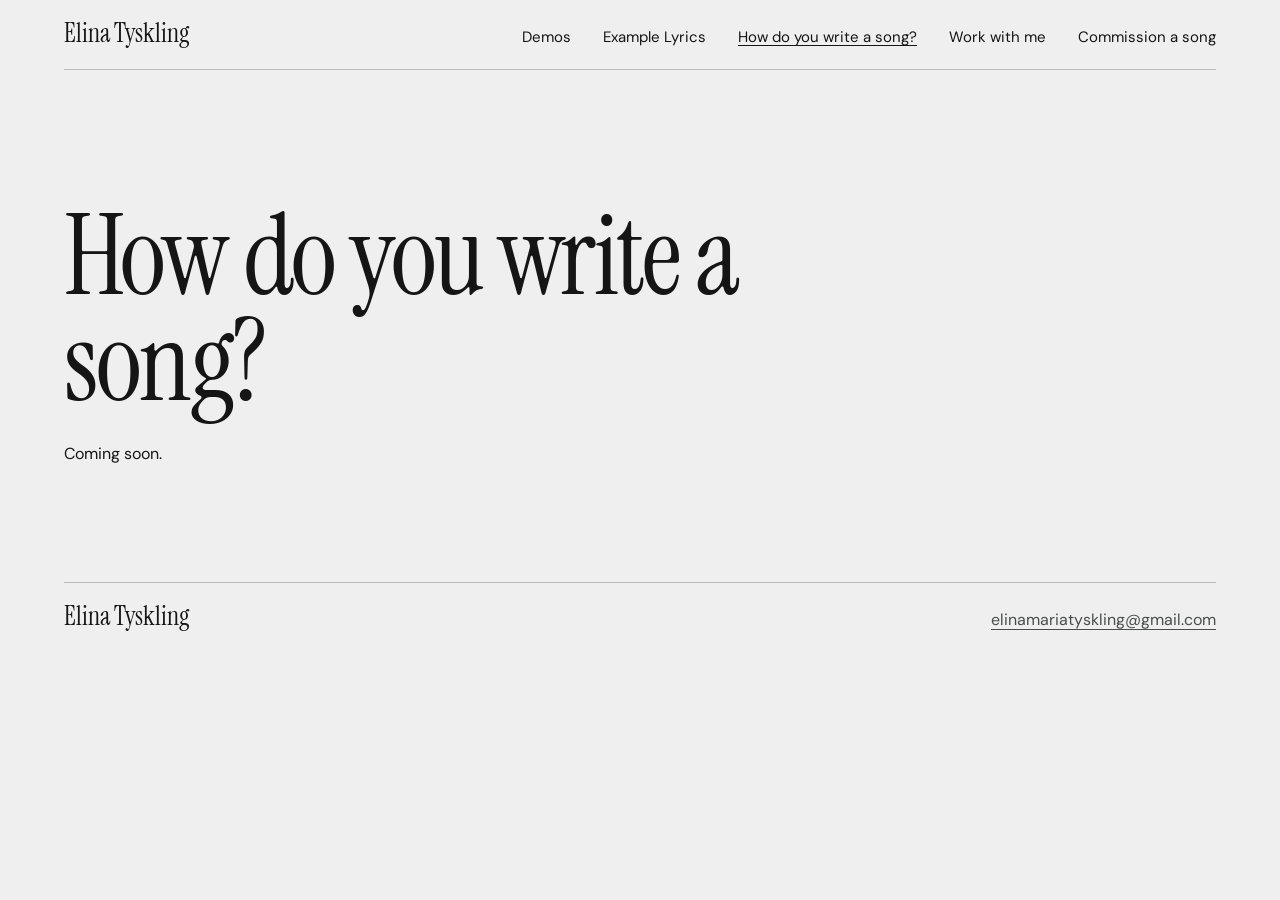
==== how-do-you-write-a-song.html @ 3b306fab "Add a dedicated songwriting page" ====
<!doctype html>
<html lang="en">
<head>
  <meta charset="utf-8">
  <meta name="viewport" content="width=device-width, initial-scale=1">
  <title>How do you write a song? | Elina Tyskling</title>
  <link rel="preconnect" href="https://fonts.googleapis.com">
  <link rel="preconnect" href="https://fonts.gstatic.com" crossorigin>
  <link href="https://fonts.googleapis.com/css2?family=DM+Sans:wght@400;500;600&family=Instrument+Serif:ital@0;1&display=swap" rel="stylesheet">
  <link rel="stylesheet" href="styles.css">
</head>
<body>
  <header class="site-header frame">
    <a class="wordmark" href="index.html">Elina Tyskling</a>
    <nav aria-label="Main navigation">
      <a href="index.html#demos">Demos</a>
      <a href="index.html#example-lyrics">Example Lyrics</a>
      <a href="how-do-you-write-a-song.html" aria-current="page">How do you write a song?</a>
      <a href="index.html#work">Work with me</a>
      <a href="index.html#contact">Commission a song</a>
    </nav>
  </header>

  <main class="frame songwriting-page">
    <h1>How do you write a song?</h1>
    <p>Coming soon.</p>
  </main>

  <footer class="frame">
    <span class="wordmark">Elina Tyskling</span>
    <a href="mailto:elinamariatyskling@gmail.com">elinamariatyskling@gmail.com</a>
  </footer>
</body>
</html>
---- styles.css ----
:root {
  color-scheme: light;
  --ink: #151515;
  --paper: #eeefee;
  --surface: #f8f8f8;
  --muted: #4b4d4d;
  --line: #b9bbbb;
  --serif: "Instrument Serif", Georgia, serif;
  font-family: "DM Sans", system-ui, sans-serif;
  color: var(--ink);
  background: var(--paper);
}

*, *::before, *::after { box-sizing: border-box; }
body { margin: 0; line-height: 1.6; }
h1, h2, p { margin: 0; }
h1, h2 { font-family: var(--serif); font-weight: 400; line-height: 1; }
p { max-width: 58ch; }
a { color: var(--muted); text-underline-offset: .22em; }
:focus-visible { outline: 2px solid var(--ink); outline-offset: 4px; }
.frame { width: min(100% - 2.5rem, 72rem); margin-inline: auto; }

.site-header, footer {
  display: flex;
  justify-content: space-between;
  align-items: baseline;
  flex-wrap: wrap;
  gap: .65rem 2rem;
  padding-block: 1.25rem;
}

.site-header { border-bottom: 1px solid var(--line); }
.wordmark { font: 1.65rem/1 var(--serif); color: var(--ink); text-decoration: none; }
nav { display: flex; flex-wrap: wrap; gap: .35rem clamp(1rem, 3vw, 2rem); }
nav a { color: var(--ink); font-size: .9375rem; text-decoration: none; }
nav a:hover, .wordmark:hover { text-decoration: underline; }

.hero {
  display: grid;
  grid-template-columns: minmax(0, 1.2fr) minmax(0, .8fr);
  align-items: center;
  gap: clamp(2rem, 6vw, 6rem);
  padding-block: clamp(2rem, 6vw, 5rem);
}

.eyebrow { font-size: .875rem; letter-spacing: .13em; text-transform: uppercase; color: var(--muted); }
h1 {
  font-size: clamp(4.25rem, 12vw, 10rem);
  line-height: .84;
  letter-spacing: -.025em;
  margin-block: 1.1rem 1.6rem;
}
h1 em { font-weight: inherit; }
.hero-copy { font-size: clamp(1.05rem, 2vw, 1.25rem); max-width: 37ch; }

.hero-link { display: inline-block; margin-top: 1.4rem; }
.portrait {
  display: block;
  width: 100%;
  height: auto;
  aspect-ratio: 4 / 5;
  object-fit: cover;
  object-position: center 38%;
  filter: grayscale(1);
  background: var(--line);
}

.section {
  display: grid;
  grid-template-columns: minmax(0, .75fr) minmax(0, 1.25fr);
  gap: 1.5rem clamp(2rem, 7vw, 6rem);
  border-top: 1px solid var(--line);
  padding-block: clamp(2.5rem, 6vw, 5rem);
}

h2 { font-size: clamp(2.7rem, 6vw, 4.5rem); }
.demo-player { display: block; width: 100%; height: 25rem; border: 0; }
.demo-link { margin-top: .75rem; }
.copy p + p { margin-top: 1rem; }

.lyric-sheet {
  background: var(--surface);
  border-top: 3px solid #d9a5b2;
  padding: clamp(1.25rem, 4vw, 3rem);
}
.lyric-sheet h3 {
  margin: .3rem 0 0;
  font: 400 clamp(2.75rem, 6vw, 4.5rem)/1 var(--serif);
}
.lyric-genre, .lyric-part h4 {
  color: var(--muted);
  font-size: .875rem;
  font-weight: 600;
  letter-spacing: .12em;
  text-transform: uppercase;
}
.lyric-part {
  margin-top: 1.75rem;
  padding-top: 1.25rem;
  border-top: 1px solid var(--line);
}
.lyric-part h4 { margin: 0 0 .75rem; }
.lyric-part p + p, .lyric-outro { margin-top: .85rem; }
.lyric-outro { color: var(--muted); }

.work-panel {
  margin-bottom: clamp(2rem, 5vw, 4rem);
  padding-inline: clamp(1.25rem, 5vw, 4rem);
  border-top: 0;
  background: #29272a;
  color: #faf6f7;
}

.work-panel h2 em { color: #d9a5b2; font-weight: inherit; }
.work-panel .copy p:first-child { font-size: clamp(1.15rem, 2vw, 1.4rem); }
.work-panel .copy p + p { color: #e9dfe3; }
.work-panel a {
  display: inline-block;
  margin-top: 1.5rem;
  padding: .55rem .9rem;
  border: 1px solid currentColor;
  color: #d9a5b2;
  text-decoration: none;
}
.work-panel a:hover { background: #d9a5b2; color: #29272a; }
.work-panel a:focus-visible { outline-color: #d9a5b2; }
form { display: grid; gap: 1rem; margin-top: 1.4rem; }
.form-row { display: grid; grid-template-columns: repeat(2, minmax(0, 1fr)); gap: 1rem; }
.field { display: grid; gap: .3rem; }
label { font-weight: 500; }
input, select, textarea, button { font: inherit; }
input, select, textarea {
  width: 100%;
  min-width: 0;
  padding: .65rem .75rem;
  border: 1px solid #8a8a8a;
  border-radius: 0;
  background: var(--surface);
  color: var(--ink);
}
textarea { min-height: 8rem; resize: vertical; }
button {
  justify-self: start;
  border: 1px solid var(--ink);
  background: var(--ink);
  color: var(--surface);
  padding: .65rem 1.1rem;
  cursor: pointer;
}
button:hover { background: #373939; }
button:disabled { opacity: .7; cursor: wait; }
.form-status { color: var(--muted); }
.form-status:empty { margin-top: -1rem; }
footer { border-top: 1px solid var(--line); }
footer a { overflow-wrap: anywhere; }

@media (max-width: 56rem) {
  .section { grid-template-columns: 1fr; }
}
@media (max-width: 40rem) {
  .hero { grid-template-columns: 1fr; }
  .portrait { max-width: 28rem; }
  .form-row { grid-template-columns: 1fr; }
}

.songwriting-page {
  padding-block: clamp(3rem, 9vw, 8rem);
}

.songwriting-page h1 {
  max-width: 14ch;
  font-size: clamp(3.5rem, 9vw, 7rem);
  line-height: .95;
}

nav a[aria-current="page"] { text-decoration: underline; }
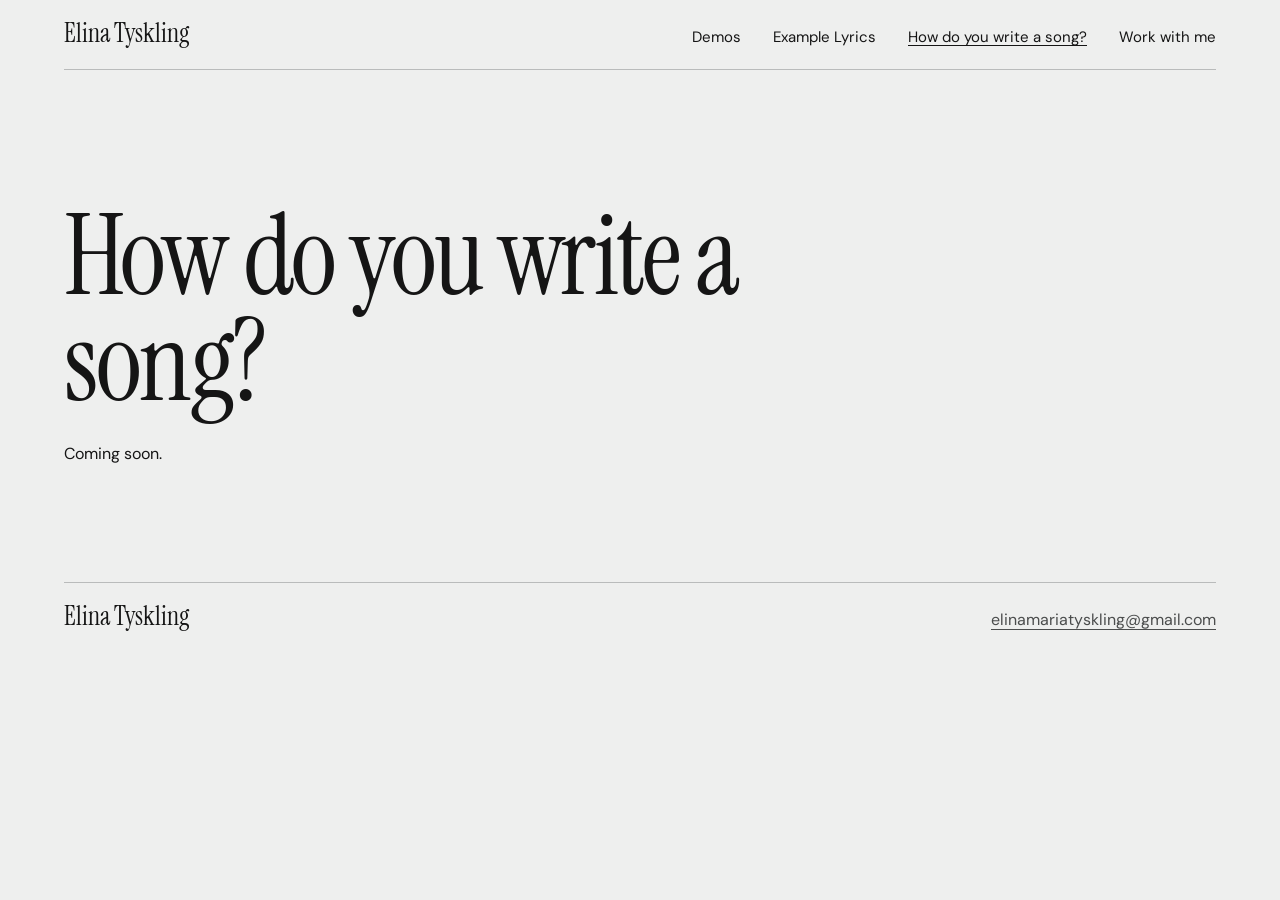
==== commit e9bcacb9: "Replace song request form with direct email" ====
--- a/how-do-you-write-a-song.html
+++ b/how-do-you-write-a-song.html
@@ -17,7 +17,6 @@
       <a href="index.html#example-lyrics">Example Lyrics</a>
       <a href="how-do-you-write-a-song.html" aria-current="page">How do you write a song?</a>
       <a href="index.html#work">Work with me</a>
-      <a href="index.html#contact">Commission a song</a>
     </nav>
   </header>
 
--- a/styles.css
+++ b/styles.css
@@ -114,43 +114,9 @@
 .work-panel h2 em { color: #d9a5b2; font-weight: inherit; }
 .work-panel .copy p:first-child { font-size: clamp(1.15rem, 2vw, 1.4rem); }
 .work-panel .copy p + p { color: #e9dfe3; }
-.work-panel a {
-  display: inline-block;
-  margin-top: 1.5rem;
-  padding: .55rem .9rem;
-  border: 1px solid currentColor;
-  color: #d9a5b2;
-  text-decoration: none;
-}
-.work-panel a:hover { background: #d9a5b2; color: #29272a; }
+.work-panel a { color: #d9a5b2; overflow-wrap: anywhere; }
+.work-panel a:hover { color: #faf6f7; }
 .work-panel a:focus-visible { outline-color: #d9a5b2; }
-form { display: grid; gap: 1rem; margin-top: 1.4rem; }
-.form-row { display: grid; grid-template-columns: repeat(2, minmax(0, 1fr)); gap: 1rem; }
-.field { display: grid; gap: .3rem; }
-label { font-weight: 500; }
-input, select, textarea, button { font: inherit; }
-input, select, textarea {
-  width: 100%;
-  min-width: 0;
-  padding: .65rem .75rem;
-  border: 1px solid #8a8a8a;
-  border-radius: 0;
-  background: var(--surface);
-  color: var(--ink);
-}
-textarea { min-height: 8rem; resize: vertical; }
-button {
-  justify-self: start;
-  border: 1px solid var(--ink);
-  background: var(--ink);
-  color: var(--surface);
-  padding: .65rem 1.1rem;
-  cursor: pointer;
-}
-button:hover { background: #373939; }
-button:disabled { opacity: .7; cursor: wait; }
-.form-status { color: var(--muted); }
-.form-status:empty { margin-top: -1rem; }
 footer { border-top: 1px solid var(--line); }
 footer a { overflow-wrap: anywhere; }
 
@@ -160,7 +126,6 @@
 @media (max-width: 40rem) {
   .hero { grid-template-columns: 1fr; }
   .portrait { max-width: 28rem; }
-  .form-row { grid-template-columns: 1fr; }
 }
 
 .songwriting-page {
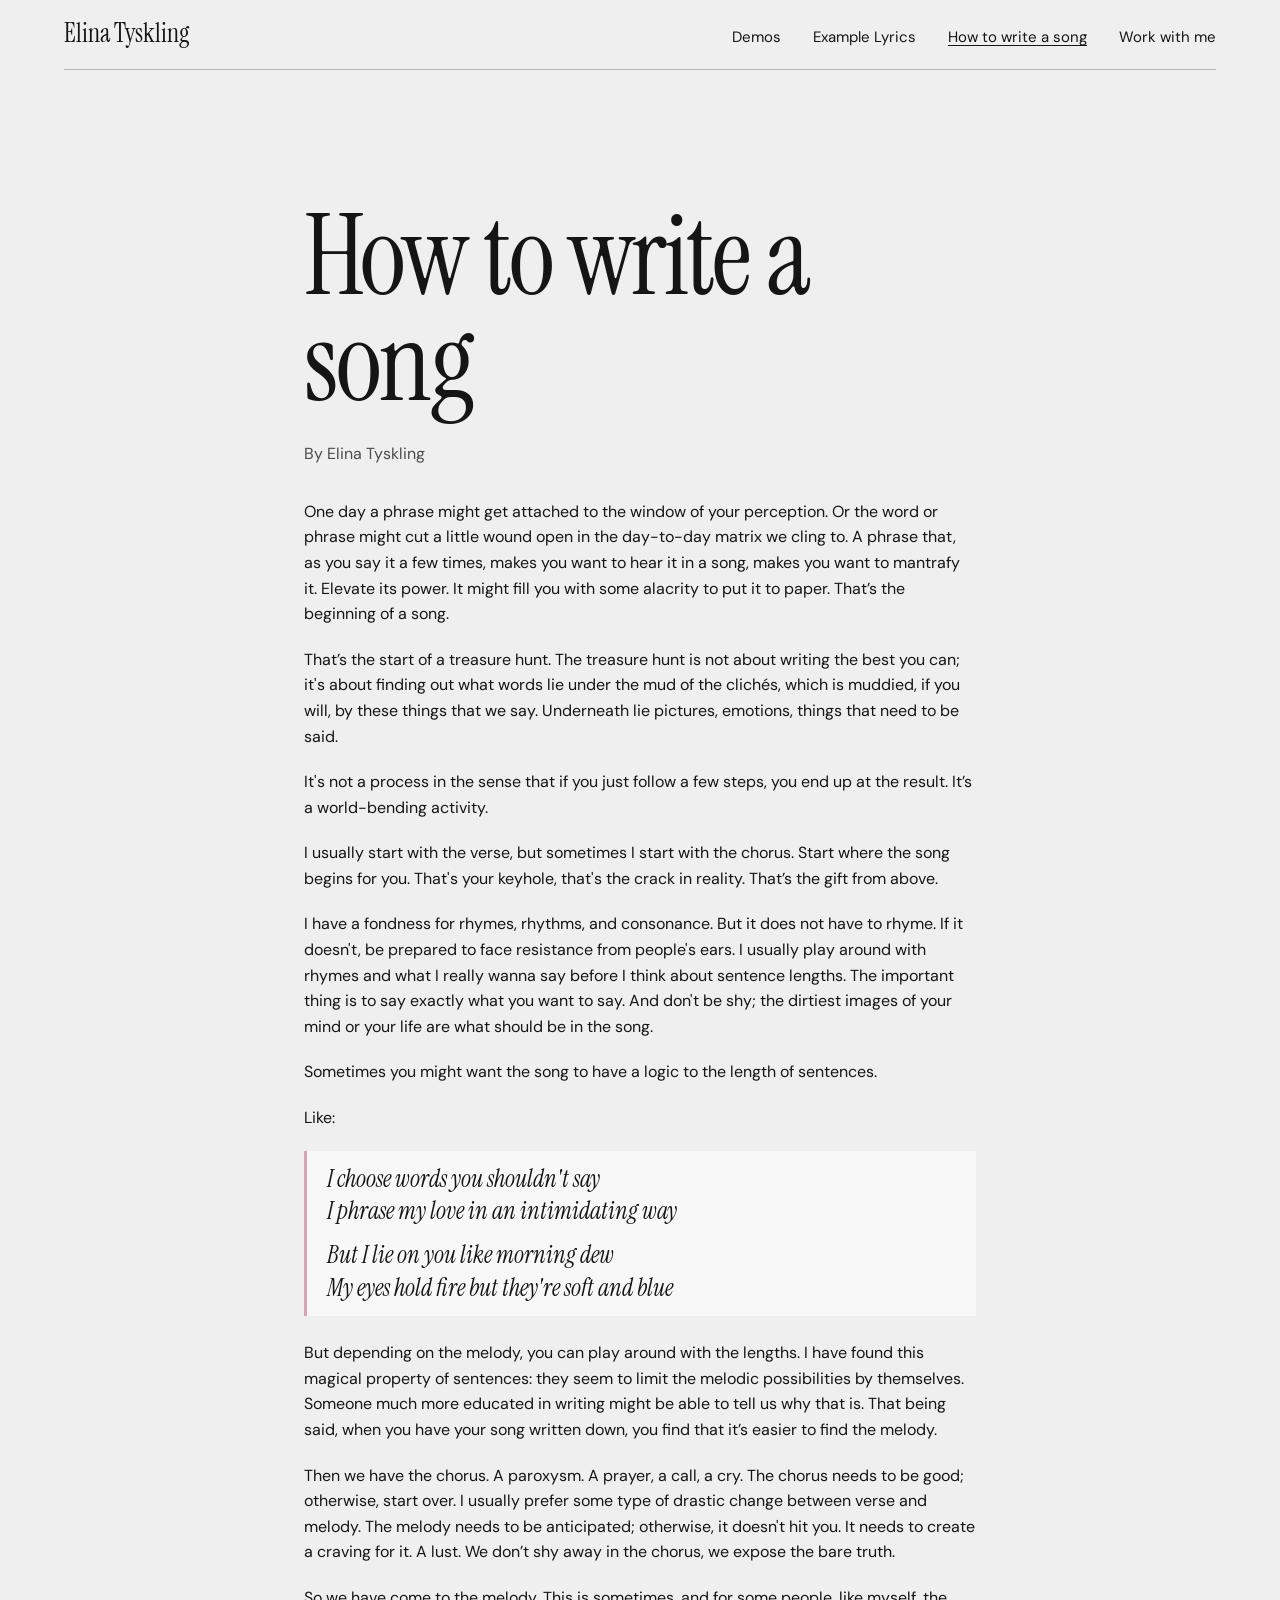
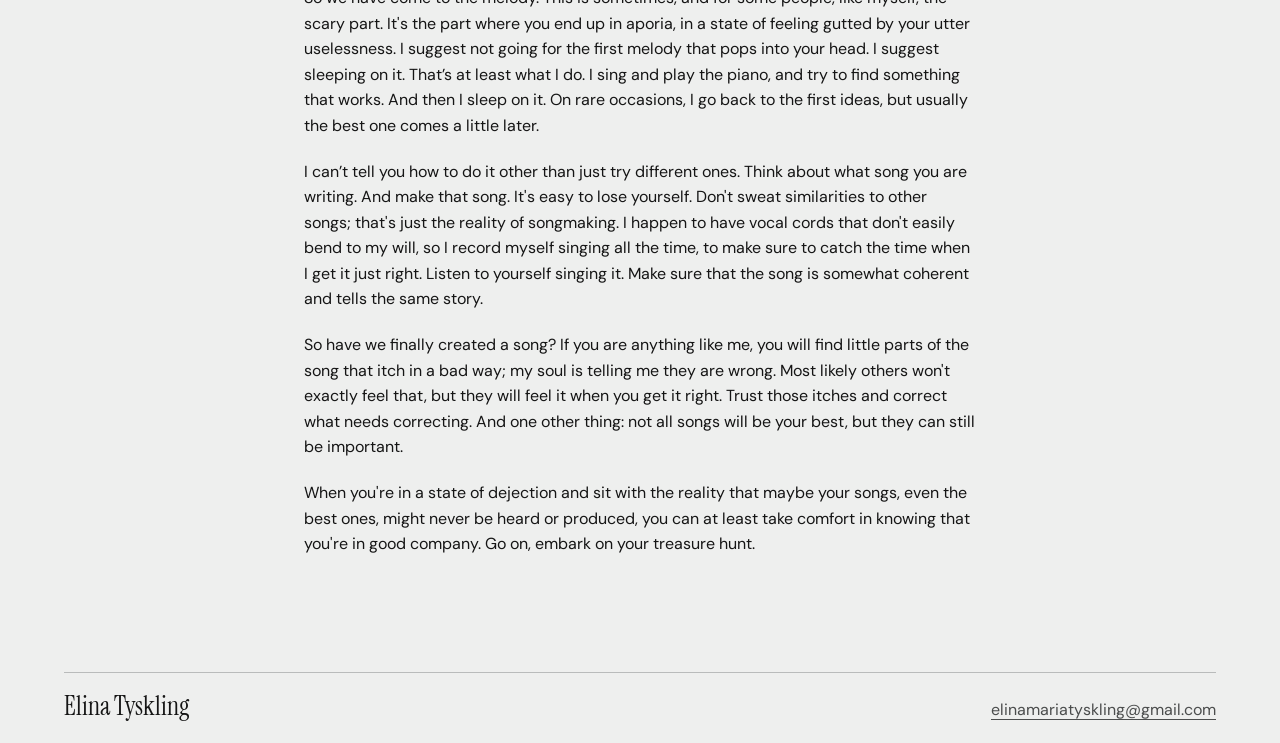
==== commit 18138239: "Publish How to write a song article" ====
--- a/how-do-you-write-a-song.html
+++ b/how-do-you-write-a-song.html
@@ -3,7 +3,8 @@
 <head>
   <meta charset="utf-8">
   <meta name="viewport" content="width=device-width, initial-scale=1">
-  <title>How do you write a song? | Elina Tyskling</title>
+  <meta name="description" content="Elina Tyskling on how to write a song, from the first phrase to lyrics, chorus, melody and revision.">
+  <title>How to write a song | Elina Tyskling</title>
   <link rel="preconnect" href="https://fonts.googleapis.com">
   <link rel="preconnect" href="https://fonts.gstatic.com" crossorigin>
   <link href="https://fonts.googleapis.com/css2?family=DM+Sans:wght@400;500;600&family=Instrument+Serif:ital@0;1&display=swap" rel="stylesheet">
@@ -15,14 +16,49 @@
     <nav aria-label="Main navigation">
       <a href="index.html#demos">Demos</a>
       <a href="index.html#example-lyrics">Example Lyrics</a>
-      <a href="how-do-you-write-a-song.html" aria-current="page">How do you write a song?</a>
+      <a href="how-do-you-write-a-song.html" aria-current="page">How to write a song</a>
       <a href="index.html#work">Work with me</a>
     </nav>
   </header>
 
   <main class="frame songwriting-page">
-    <h1>How do you write a song?</h1>
-    <p>Coming soon.</p>
+    <article class="songwriting-article">
+      <h1>How to write a song</h1>
+      <p class="article-byline">By Elina Tyskling</p>
+
+      <p>One day a phrase might get attached to the window of your perception. Or the word or phrase might cut a little wound open in the day-to-day matrix we cling to. A phrase that, as you say it a few times, makes you want to hear it in a song, makes you want to mantrafy it. Elevate its power. It might fill you with some alacrity to put it to paper. That’s the beginning of a song.</p>
+
+      <p>That’s the start of a treasure hunt. The treasure hunt is not about writing the best you can; it's about finding out what words lie under the mud of the clichés, which is muddied, if you will, by these things that we say. Underneath lie pictures, emotions, things that need to be said.</p>
+
+      <p>It's not a process in the sense that if you just follow a few steps, you end up at the result. It’s a world-bending activity.</p>
+
+      <p>I usually start with the verse, but sometimes I start with the chorus. Start where the song begins for you. That's your keyhole, that's the crack in reality. That’s the gift from above.</p>
+
+      <p>I have a fondness for rhymes, rhythms, and consonance. But it does not have to rhyme. If it doesn't, be prepared to face resistance from people's ears. I usually play around with rhymes and what I really wanna say before I think about sentence lengths. The important thing is to say exactly what you want to say. And don't be shy; the dirtiest images of your mind or your life are what should be in the song.</p>
+
+      <p>Sometimes you might want the song to have a logic to the length of sentences.</p>
+
+      <p>Like:</p>
+
+      <blockquote>
+        <p>I choose words you shouldn't say<br>
+          I phrase my love in an intimidating way</p>
+        <p>But I lie on you like morning dew<br>
+          My eyes hold fire but they're soft and blue</p>
+      </blockquote>
+
+      <p>But depending on the melody, you can play around with the lengths. I have found this magical property of sentences: they seem to limit the melodic possibilities by themselves. Someone much more educated in writing might be able to tell us why that is. That being said, when you have your song written down, you find that it’s easier to find the melody.</p>
+
+      <p>Then we have the chorus. A paroxysm. A prayer, a call, a cry. The chorus needs to be good; otherwise, start over. I usually prefer some type of drastic change between verse and melody. The melody needs to be anticipated; otherwise, it doesn't hit you. It needs to create a craving for it. A lust. We don’t shy away in the chorus, we expose the bare truth.</p>
+
+      <p>So we have come to the melody. This is sometimes, and for some people, like myself, the scary part. It's the part where you end up in aporia, in a state of feeling gutted by your utter uselessness. I suggest not going for the first melody that pops into your head. I suggest sleeping on it. That’s at least what I do. I sing and play the piano, and try to find something that works. And then I sleep on it. On rare occasions, I go back to the first ideas, but usually the best one comes a little later.</p>
+
+      <p>I can’t tell you how to do it other than just try different ones. Think about what song you are writing. And make that song. It's easy to lose yourself. Don't sweat similarities to other songs; that's just the reality of songmaking. I happen to have vocal cords that don't easily bend to my will, so I record myself singing all the time, to make sure to catch the time when I get it just right. Listen to yourself singing it. Make sure that the song is somewhat coherent and tells the same story.</p>
+
+      <p>So have we finally created a song? If you are anything like me, you will find little parts of the song that itch in a bad way; my soul is telling me they are wrong. Most likely others won't exactly feel that, but they will feel it when you get it right. Trust those itches and correct what needs correcting. And one other thing: not all songs will be your best, but they can still be important.</p>
+
+      <p>When you're in a state of dejection and sit with the reality that maybe your songs, even the best ones, might never be heard or produced, you can at least take comfort in knowing that you're in good company. Go on, embark on your treasure hunt.</p>
+    </article>
   </main>
 
   <footer class="frame">
--- a/styles.css
+++ b/styles.css
@@ -139,3 +139,22 @@
 }
 
 nav a[aria-current="page"] { text-decoration: underline; }
+
+.songwriting-article {
+  max-width: 42rem;
+  margin-inline: auto;
+}
+
+.songwriting-article p { max-width: none; }
+.songwriting-article > p + p { margin-top: 1.25rem; }
+.article-byline { color: var(--muted); margin-bottom: 2rem; }
+
+.songwriting-article blockquote {
+  margin: 1.25rem 0 1.5rem;
+  padding: .75rem 1.25rem;
+  border-left: 3px solid #d9a5b2;
+  background: var(--surface);
+  font: italic 1.5rem/1.35 var(--serif);
+}
+
+.songwriting-article blockquote p + p { margin-top: .75rem; }
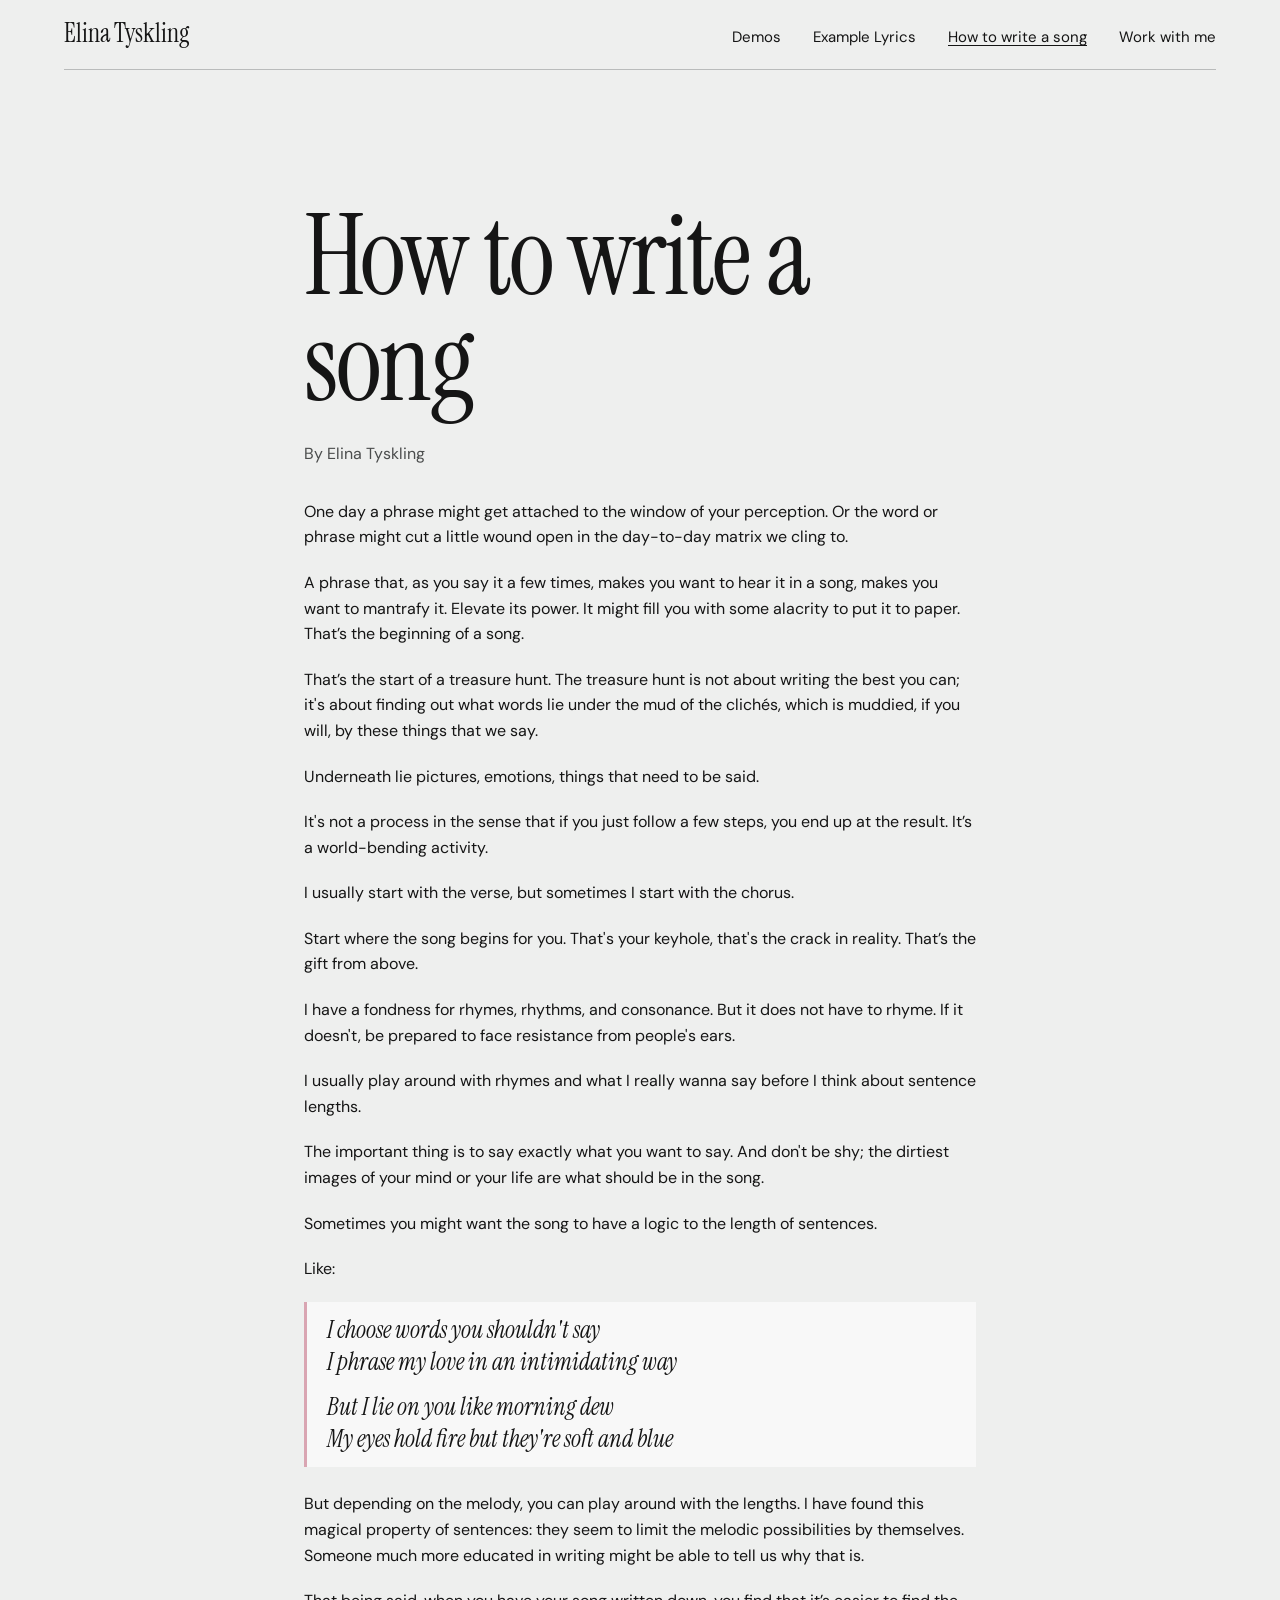
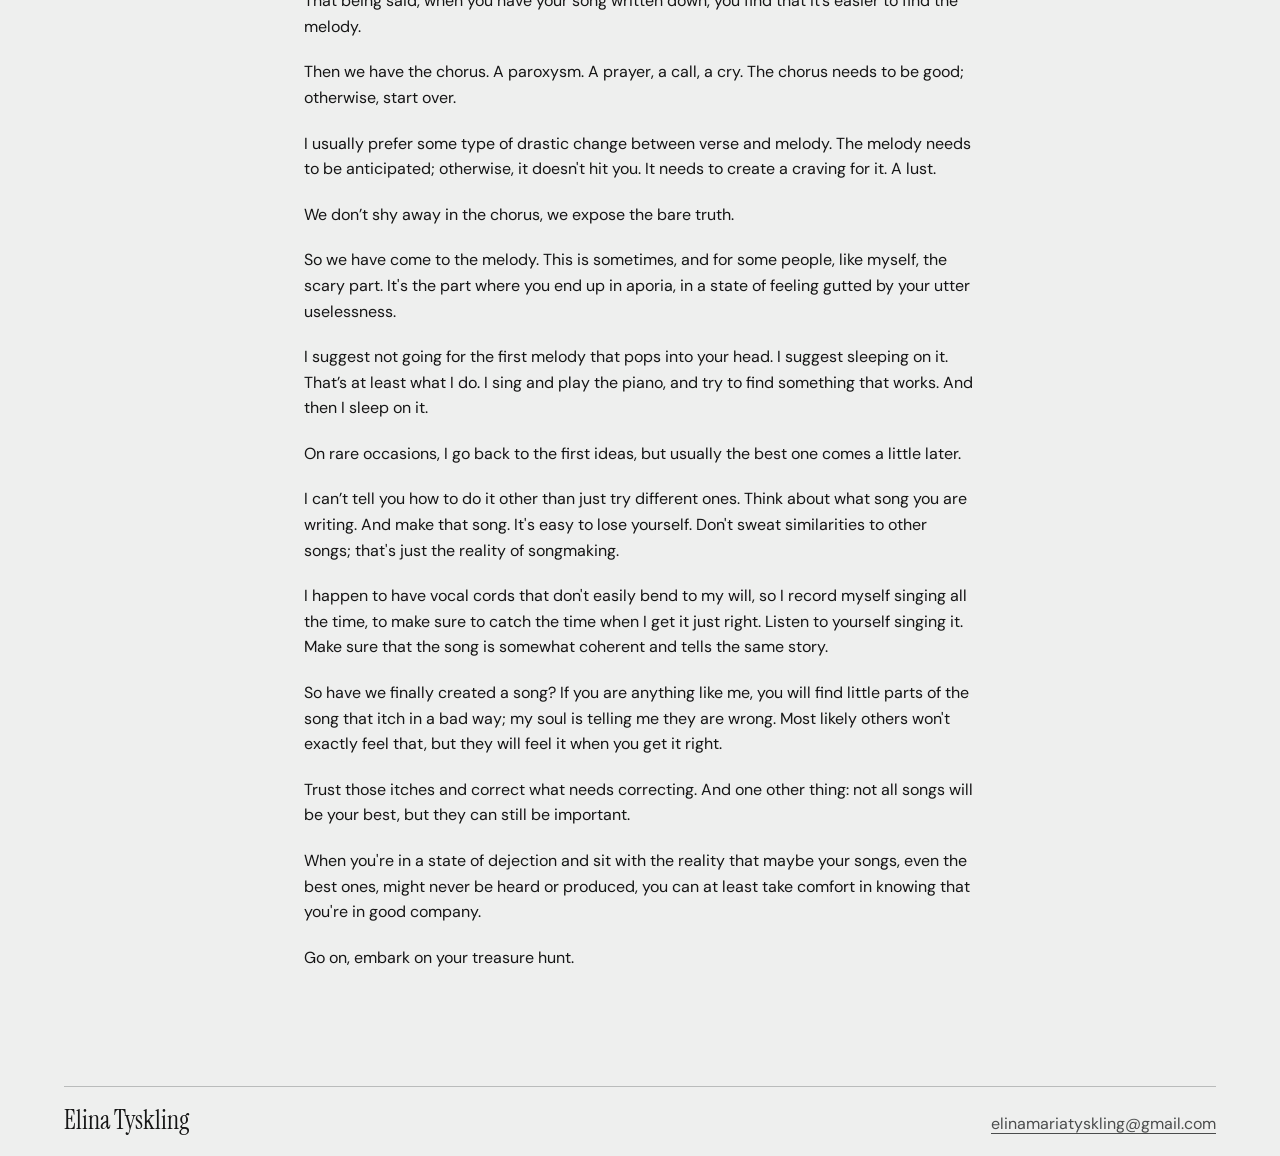
==== commit 6b87b25a: "Add paragraph breaks to songwriting article" ====
--- a/how-do-you-write-a-song.html
+++ b/how-do-you-write-a-song.html
@@ -26,15 +26,25 @@
       <h1>How to write a song</h1>
       <p class="article-byline">By Elina Tyskling</p>
 
-      <p>One day a phrase might get attached to the window of your perception. Or the word or phrase might cut a little wound open in the day-to-day matrix we cling to. A phrase that, as you say it a few times, makes you want to hear it in a song, makes you want to mantrafy it. Elevate its power. It might fill you with some alacrity to put it to paper. That’s the beginning of a song.</p>
+      <p>One day a phrase might get attached to the window of your perception. Or the word or phrase might cut a little wound open in the day-to-day matrix we cling to.</p>
 
-      <p>That’s the start of a treasure hunt. The treasure hunt is not about writing the best you can; it's about finding out what words lie under the mud of the clichés, which is muddied, if you will, by these things that we say. Underneath lie pictures, emotions, things that need to be said.</p>
+      <p>A phrase that, as you say it a few times, makes you want to hear it in a song, makes you want to mantrafy it. Elevate its power. It might fill you with some alacrity to put it to paper. That’s the beginning of a song.</p>
+
+      <p>That’s the start of a treasure hunt. The treasure hunt is not about writing the best you can; it's about finding out what words lie under the mud of the clichés, which is muddied, if you will, by these things that we say.</p>
+
+      <p>Underneath lie pictures, emotions, things that need to be said.</p>
 
       <p>It's not a process in the sense that if you just follow a few steps, you end up at the result. It’s a world-bending activity.</p>
 
-      <p>I usually start with the verse, but sometimes I start with the chorus. Start where the song begins for you. That's your keyhole, that's the crack in reality. That’s the gift from above.</p>
+      <p>I usually start with the verse, but sometimes I start with the chorus.</p>
 
-      <p>I have a fondness for rhymes, rhythms, and consonance. But it does not have to rhyme. If it doesn't, be prepared to face resistance from people's ears. I usually play around with rhymes and what I really wanna say before I think about sentence lengths. The important thing is to say exactly what you want to say. And don't be shy; the dirtiest images of your mind or your life are what should be in the song.</p>
+      <p>Start where the song begins for you. That's your keyhole, that's the crack in reality. That’s the gift from above.</p>
+
+      <p>I have a fondness for rhymes, rhythms, and consonance. But it does not have to rhyme. If it doesn't, be prepared to face resistance from people's ears.</p>
+
+      <p>I usually play around with rhymes and what I really wanna say before I think about sentence lengths.</p>
+
+      <p>The important thing is to say exactly what you want to say. And don't be shy; the dirtiest images of your mind or your life are what should be in the song.</p>
 
       <p>Sometimes you might want the song to have a logic to the length of sentences.</p>
 
@@ -47,17 +57,33 @@
           My eyes hold fire but they're soft and blue</p>
       </blockquote>
 
-      <p>But depending on the melody, you can play around with the lengths. I have found this magical property of sentences: they seem to limit the melodic possibilities by themselves. Someone much more educated in writing might be able to tell us why that is. That being said, when you have your song written down, you find that it’s easier to find the melody.</p>
+      <p>But depending on the melody, you can play around with the lengths. I have found this magical property of sentences: they seem to limit the melodic possibilities by themselves. Someone much more educated in writing might be able to tell us why that is.</p>
 
-      <p>Then we have the chorus. A paroxysm. A prayer, a call, a cry. The chorus needs to be good; otherwise, start over. I usually prefer some type of drastic change between verse and melody. The melody needs to be anticipated; otherwise, it doesn't hit you. It needs to create a craving for it. A lust. We don’t shy away in the chorus, we expose the bare truth.</p>
+      <p>That being said, when you have your song written down, you find that it’s easier to find the melody.</p>
 
-      <p>So we have come to the melody. This is sometimes, and for some people, like myself, the scary part. It's the part where you end up in aporia, in a state of feeling gutted by your utter uselessness. I suggest not going for the first melody that pops into your head. I suggest sleeping on it. That’s at least what I do. I sing and play the piano, and try to find something that works. And then I sleep on it. On rare occasions, I go back to the first ideas, but usually the best one comes a little later.</p>
+      <p>Then we have the chorus. A paroxysm. A prayer, a call, a cry. The chorus needs to be good; otherwise, start over.</p>
 
-      <p>I can’t tell you how to do it other than just try different ones. Think about what song you are writing. And make that song. It's easy to lose yourself. Don't sweat similarities to other songs; that's just the reality of songmaking. I happen to have vocal cords that don't easily bend to my will, so I record myself singing all the time, to make sure to catch the time when I get it just right. Listen to yourself singing it. Make sure that the song is somewhat coherent and tells the same story.</p>
+      <p>I usually prefer some type of drastic change between verse and melody. The melody needs to be anticipated; otherwise, it doesn't hit you. It needs to create a craving for it. A lust.</p>
 
-      <p>So have we finally created a song? If you are anything like me, you will find little parts of the song that itch in a bad way; my soul is telling me they are wrong. Most likely others won't exactly feel that, but they will feel it when you get it right. Trust those itches and correct what needs correcting. And one other thing: not all songs will be your best, but they can still be important.</p>
+      <p>We don’t shy away in the chorus, we expose the bare truth.</p>
 
-      <p>When you're in a state of dejection and sit with the reality that maybe your songs, even the best ones, might never be heard or produced, you can at least take comfort in knowing that you're in good company. Go on, embark on your treasure hunt.</p>
+      <p>So we have come to the melody. This is sometimes, and for some people, like myself, the scary part. It's the part where you end up in aporia, in a state of feeling gutted by your utter uselessness.</p>
+
+      <p>I suggest not going for the first melody that pops into your head. I suggest sleeping on it. That’s at least what I do. I sing and play the piano, and try to find something that works. And then I sleep on it.</p>
+
+      <p>On rare occasions, I go back to the first ideas, but usually the best one comes a little later.</p>
+
+      <p>I can’t tell you how to do it other than just try different ones. Think about what song you are writing. And make that song. It's easy to lose yourself. Don't sweat similarities to other songs; that's just the reality of songmaking.</p>
+
+      <p>I happen to have vocal cords that don't easily bend to my will, so I record myself singing all the time, to make sure to catch the time when I get it just right. Listen to yourself singing it. Make sure that the song is somewhat coherent and tells the same story.</p>
+
+      <p>So have we finally created a song? If you are anything like me, you will find little parts of the song that itch in a bad way; my soul is telling me they are wrong. Most likely others won't exactly feel that, but they will feel it when you get it right.</p>
+
+      <p>Trust those itches and correct what needs correcting. And one other thing: not all songs will be your best, but they can still be important.</p>
+
+      <p>When you're in a state of dejection and sit with the reality that maybe your songs, even the best ones, might never be heard or produced, you can at least take comfort in knowing that you're in good company.</p>
+
+      <p>Go on, embark on your treasure hunt.</p>
     </article>
   </main>
 
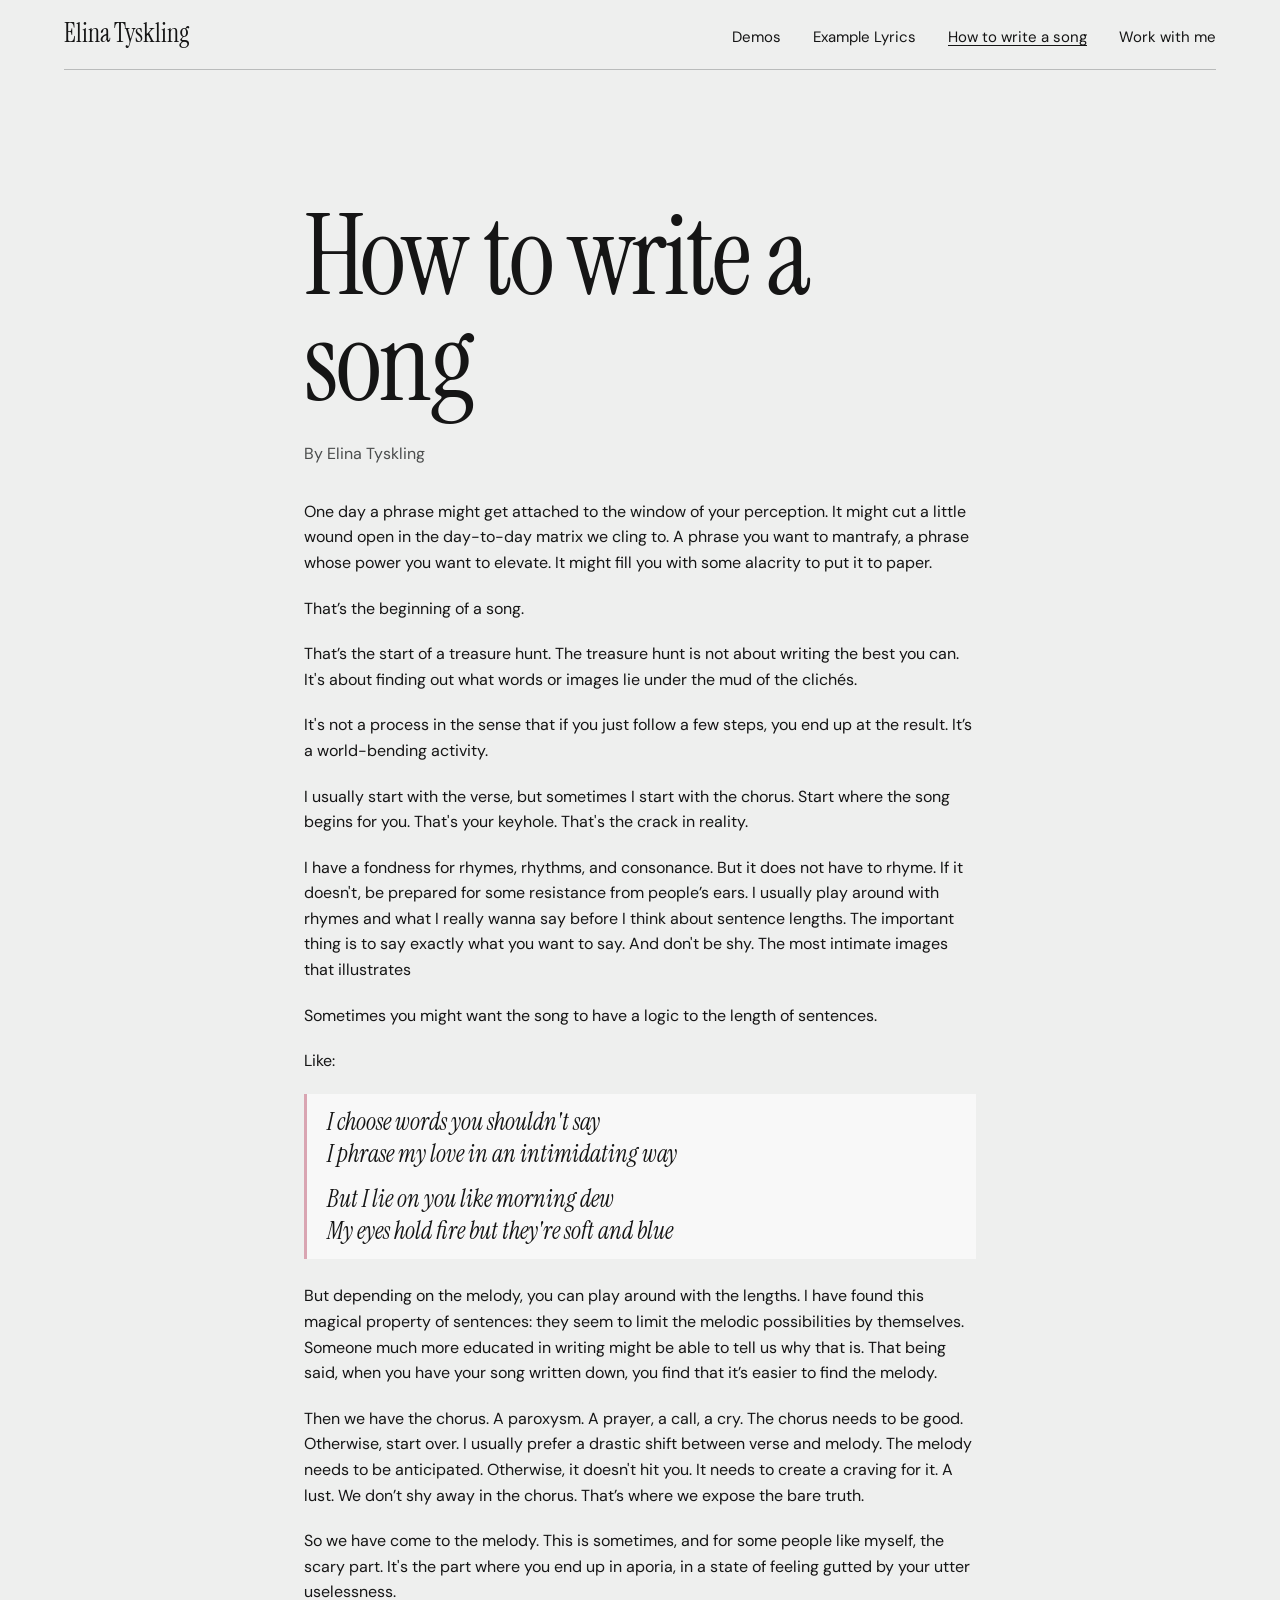
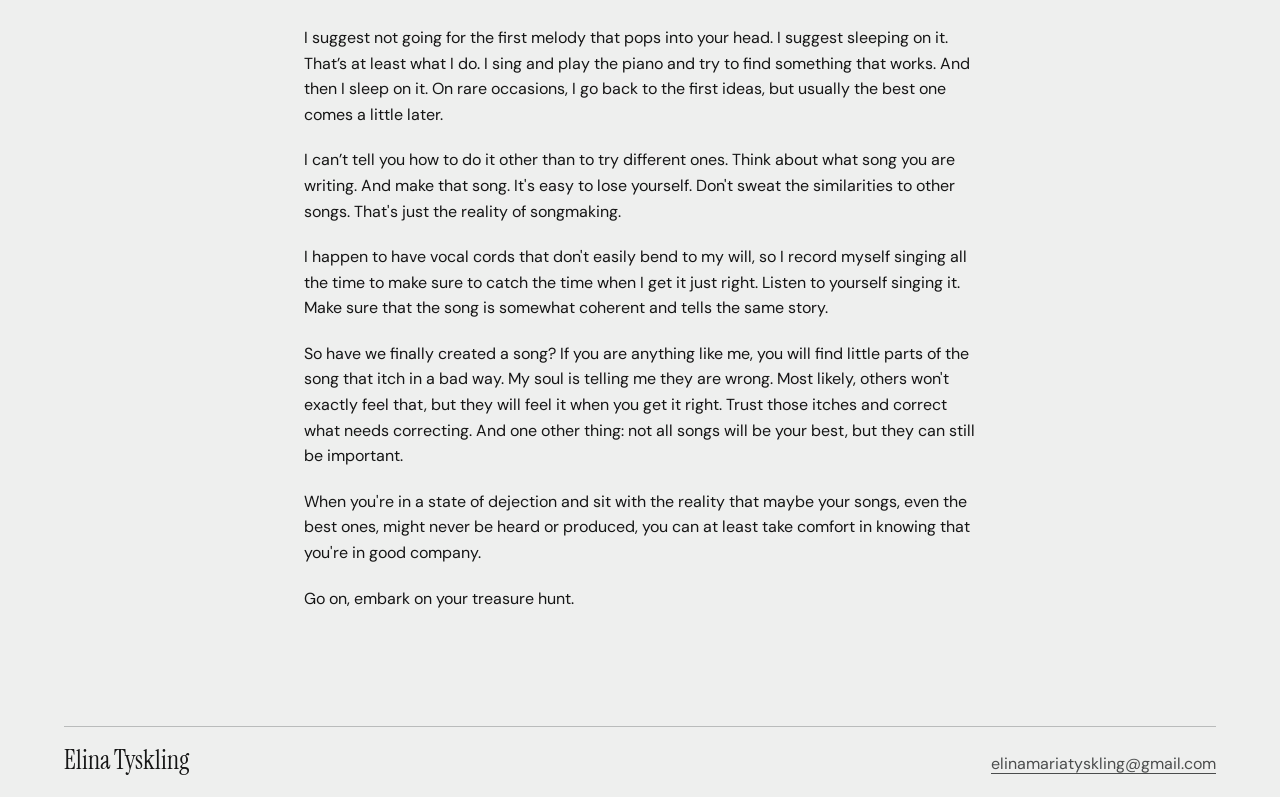
==== commit 33b1b2ed: "Replace songwriting article with revised text" ====
--- a/how-do-you-write-a-song.html
+++ b/how-do-you-write-a-song.html
@@ -26,25 +26,17 @@
       <h1>How to write a song</h1>
       <p class="article-byline">By Elina Tyskling</p>
 
-      <p>One day a phrase might get attached to the window of your perception. Or the word or phrase might cut a little wound open in the day-to-day matrix we cling to.</p>
+      <p>One day a phrase might get attached to the window of your perception. It might cut a little wound open in the day-to-day matrix we cling to. A phrase you want to mantrafy, a phrase whose power you want to elevate. It might fill you with some alacrity to put it to paper.</p>
 
-      <p>A phrase that, as you say it a few times, makes you want to hear it in a song, makes you want to mantrafy it. Elevate its power. It might fill you with some alacrity to put it to paper. That’s the beginning of a song.</p>
+      <p>That’s the beginning of a song.</p>
 
-      <p>That’s the start of a treasure hunt. The treasure hunt is not about writing the best you can; it's about finding out what words lie under the mud of the clichés, which is muddied, if you will, by these things that we say.</p>
-
-      <p>Underneath lie pictures, emotions, things that need to be said.</p>
+      <p>That’s the start of a treasure hunt. The treasure hunt is not about writing the best you can. It's about finding out what words or images lie under the mud of the clichés.</p>
 
       <p>It's not a process in the sense that if you just follow a few steps, you end up at the result. It’s a world-bending activity.</p>
 
-      <p>I usually start with the verse, but sometimes I start with the chorus.</p>
+      <p>I usually start with the verse, but sometimes I start with the chorus. Start where the song begins for you. That's your keyhole. That's the crack in reality.</p>
 
-      <p>Start where the song begins for you. That's your keyhole, that's the crack in reality. That’s the gift from above.</p>
-
-      <p>I have a fondness for rhymes, rhythms, and consonance. But it does not have to rhyme. If it doesn't, be prepared to face resistance from people's ears.</p>
-
-      <p>I usually play around with rhymes and what I really wanna say before I think about sentence lengths.</p>
-
-      <p>The important thing is to say exactly what you want to say. And don't be shy; the dirtiest images of your mind or your life are what should be in the song.</p>
+      <p>I have a fondness for rhymes, rhythms, and consonance. But it does not have to rhyme. If it doesn't, be prepared for some resistance from people’s ears. I usually play around with rhymes and what I really wanna say before I think about sentence lengths. The important thing is to say exactly what you want to say. And don't be shy. The most intimate images that illustrates</p>
 
       <p>Sometimes you might want the song to have a logic to the length of sentences.</p>
 
@@ -57,29 +49,19 @@
           My eyes hold fire but they're soft and blue</p>
       </blockquote>
 
-      <p>But depending on the melody, you can play around with the lengths. I have found this magical property of sentences: they seem to limit the melodic possibilities by themselves. Someone much more educated in writing might be able to tell us why that is.</p>
+      <p>But depending on the melody, you can play around with the lengths. I have found this magical property of sentences: they seem to limit the melodic possibilities by themselves. Someone much more educated in writing might be able to tell us why that is. That being said, when you have your song written down, you find that it’s easier to find the melody.</p>
 
-      <p>That being said, when you have your song written down, you find that it’s easier to find the melody.</p>
+      <p>Then we have the chorus. A paroxysm. A prayer, a call, a cry. The chorus needs to be good. Otherwise, start over. I usually prefer a drastic shift between verse and melody. The melody needs to be anticipated. Otherwise, it doesn't hit you. It needs to create a craving for it. A lust. We don’t shy away in the chorus. That’s where we expose the bare truth.</p>
 
-      <p>Then we have the chorus. A paroxysm. A prayer, a call, a cry. The chorus needs to be good; otherwise, start over.</p>
+      <p>So we have come to the melody. This is sometimes, and for some people like myself, the scary part. It's the part where you end up in aporia, in a state of feeling gutted by your utter uselessness.</p>
 
-      <p>I usually prefer some type of drastic change between verse and melody. The melody needs to be anticipated; otherwise, it doesn't hit you. It needs to create a craving for it. A lust.</p>
+      <p>I suggest not going for the first melody that pops into your head. I suggest sleeping on it. That’s at least what I do. I sing and play the piano and try to find something that works. And then I sleep on it. On rare occasions, I go back to the first ideas, but usually the best one comes a little later.</p>
 
-      <p>We don’t shy away in the chorus, we expose the bare truth.</p>
+      <p>I can’t tell you how to do it other than to try different ones. Think about what song you are writing. And make that song. It's easy to lose yourself. Don't sweat the similarities to other songs. That's just the reality of songmaking.</p>
 
-      <p>So we have come to the melody. This is sometimes, and for some people, like myself, the scary part. It's the part where you end up in aporia, in a state of feeling gutted by your utter uselessness.</p>
+      <p>I happen to have vocal cords that don't easily bend to my will, so I record myself singing all the time to make sure to catch the time when I get it just right. Listen to yourself singing it. Make sure that the song is somewhat coherent and tells the same story.</p>
 
-      <p>I suggest not going for the first melody that pops into your head. I suggest sleeping on it. That’s at least what I do. I sing and play the piano, and try to find something that works. And then I sleep on it.</p>
-
-      <p>On rare occasions, I go back to the first ideas, but usually the best one comes a little later.</p>
-
-      <p>I can’t tell you how to do it other than just try different ones. Think about what song you are writing. And make that song. It's easy to lose yourself. Don't sweat similarities to other songs; that's just the reality of songmaking.</p>
-
-      <p>I happen to have vocal cords that don't easily bend to my will, so I record myself singing all the time, to make sure to catch the time when I get it just right. Listen to yourself singing it. Make sure that the song is somewhat coherent and tells the same story.</p>
-
-      <p>So have we finally created a song? If you are anything like me, you will find little parts of the song that itch in a bad way; my soul is telling me they are wrong. Most likely others won't exactly feel that, but they will feel it when you get it right.</p>
-
-      <p>Trust those itches and correct what needs correcting. And one other thing: not all songs will be your best, but they can still be important.</p>
+      <p>So have we finally created a song? If you are anything like me, you will find little parts of the song that itch in a bad way. My soul is telling me they are wrong. Most likely, others won't exactly feel that, but they will feel it when you get it right. Trust those itches and correct what needs correcting. And one other thing: not all songs will be your best, but they can still be important.</p>
 
       <p>When you're in a state of dejection and sit with the reality that maybe your songs, even the best ones, might never be heard or produced, you can at least take comfort in knowing that you're in good company.</p>
 
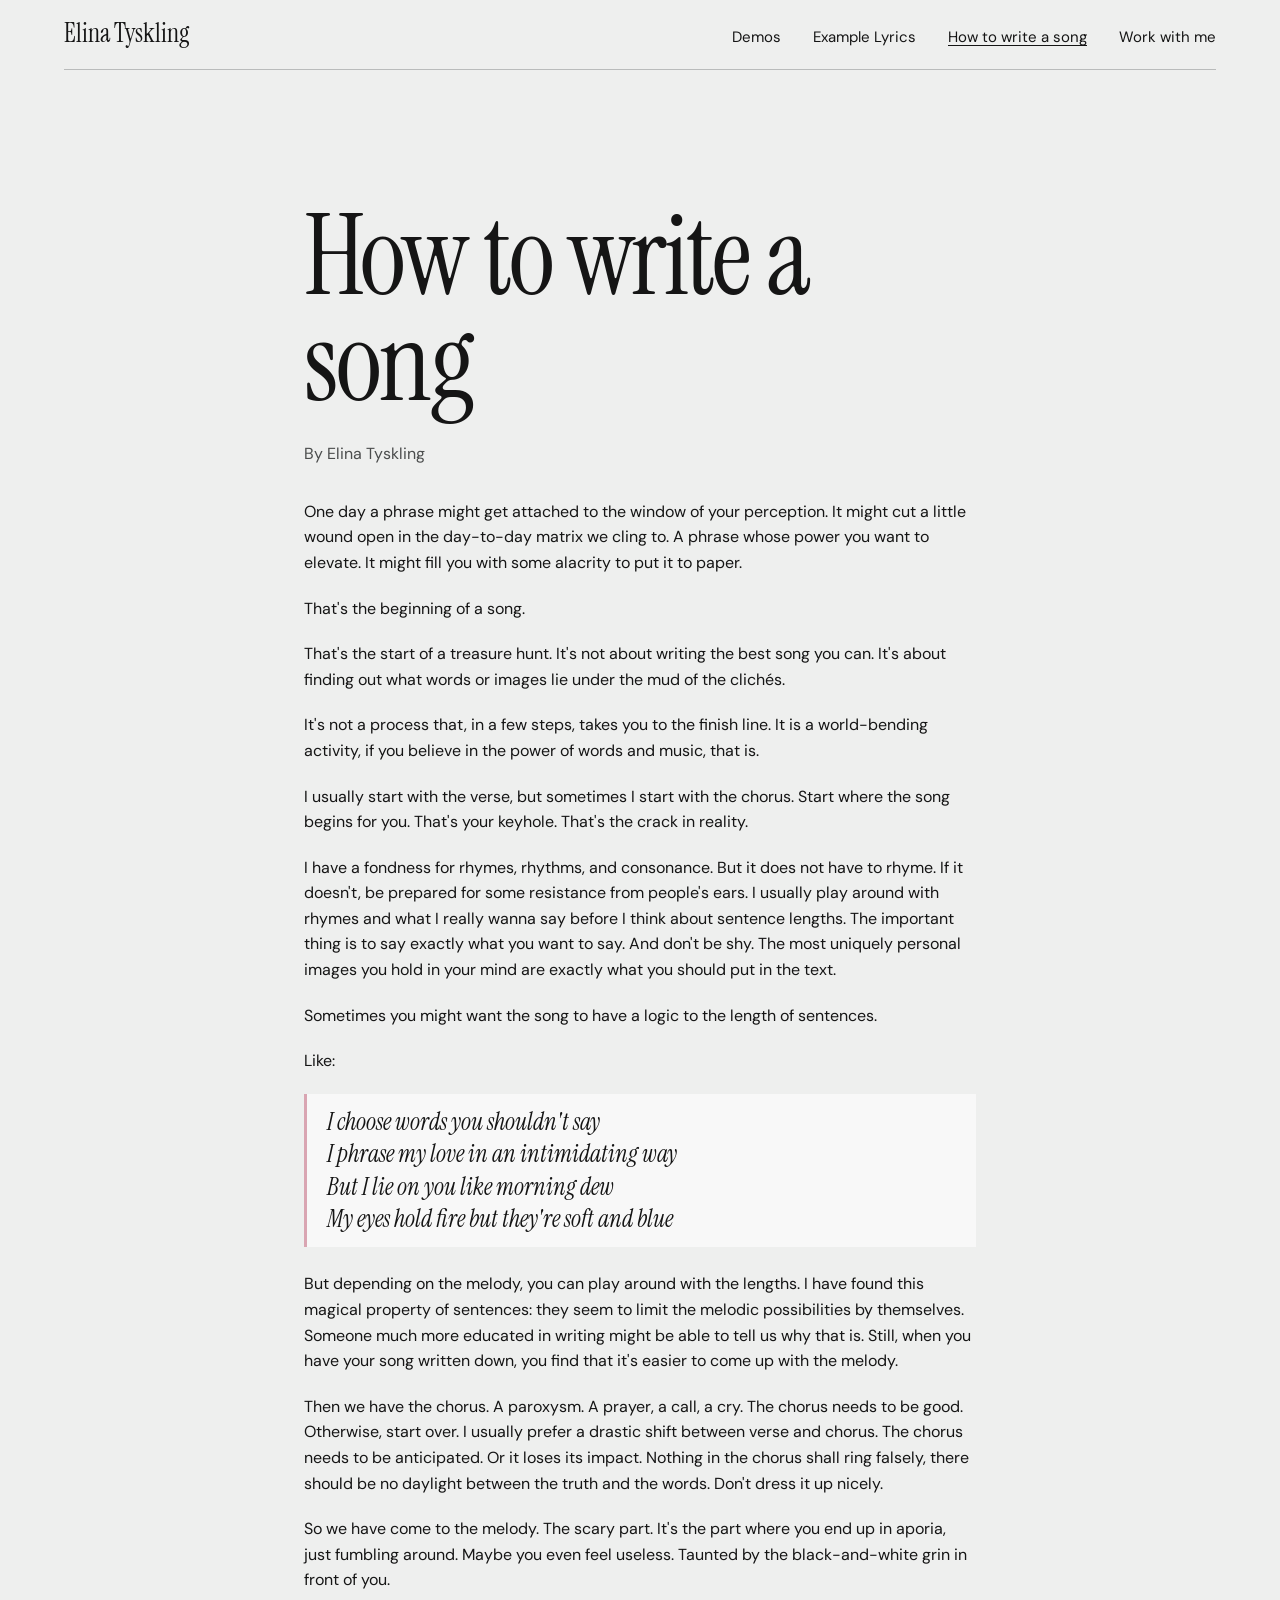
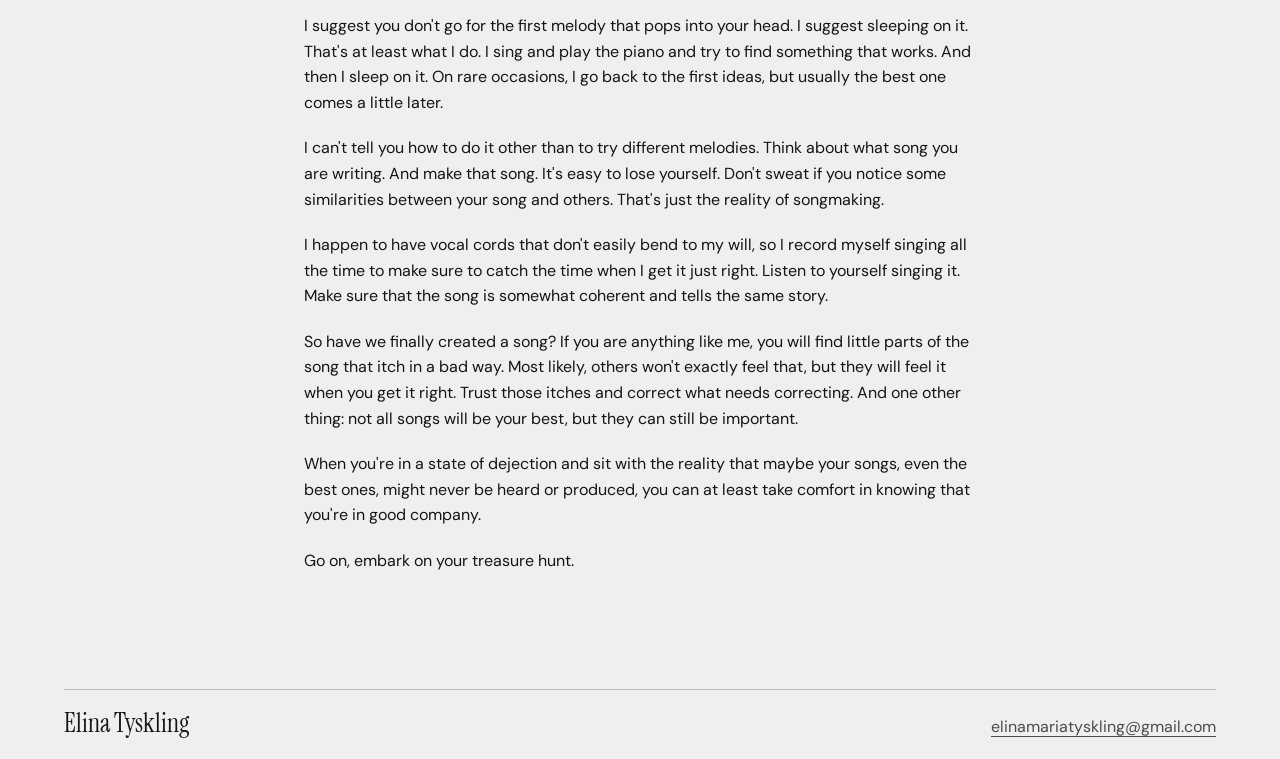
==== commit 118129ba: "Publish latest songwriting article revision" ====
--- a/how-do-you-write-a-song.html
+++ b/how-do-you-write-a-song.html
@@ -26,17 +26,17 @@
       <h1>How to write a song</h1>
       <p class="article-byline">By Elina Tyskling</p>
 
-      <p>One day a phrase might get attached to the window of your perception. It might cut a little wound open in the day-to-day matrix we cling to. A phrase you want to mantrafy, a phrase whose power you want to elevate. It might fill you with some alacrity to put it to paper.</p>
+      <p>One day a phrase might get attached to the window of your perception. It might cut a little wound open in the day-to-day matrix we cling to. A phrase whose power you want to elevate. It might fill you with some alacrity to put it to paper.</p>
 
-      <p>That’s the beginning of a song.</p>
+      <p>That's the beginning of a song.</p>
 
-      <p>That’s the start of a treasure hunt. The treasure hunt is not about writing the best you can. It's about finding out what words or images lie under the mud of the clichés.</p>
+      <p>That's the start of a treasure hunt. It's not about writing the best song you can. It's about finding out what words or images lie under the mud of the clichés.</p>
 
-      <p>It's not a process in the sense that if you just follow a few steps, you end up at the result. It’s a world-bending activity.</p>
+      <p>It's not a process that, in a few steps, takes you to the finish line. It is a world-bending activity, if you believe in the power of words and music, that is.</p>
 
       <p>I usually start with the verse, but sometimes I start with the chorus. Start where the song begins for you. That's your keyhole. That's the crack in reality.</p>
 
-      <p>I have a fondness for rhymes, rhythms, and consonance. But it does not have to rhyme. If it doesn't, be prepared for some resistance from people’s ears. I usually play around with rhymes and what I really wanna say before I think about sentence lengths. The important thing is to say exactly what you want to say. And don't be shy. The most intimate images that illustrates</p>
+      <p>I have a fondness for rhymes, rhythms, and consonance. But it does not have to rhyme. If it doesn't, be prepared for some resistance from people's ears. I usually play around with rhymes and what I really wanna say before I think about sentence lengths. The important thing is to say exactly what you want to say. And don't be shy. The most uniquely personal images you hold in your mind are exactly what you should put in the text.</p>
 
       <p>Sometimes you might want the song to have a logic to the length of sentences.</p>
 
@@ -44,24 +44,24 @@
 
       <blockquote>
         <p>I choose words you shouldn't say<br>
-          I phrase my love in an intimidating way</p>
-        <p>But I lie on you like morning dew<br>
+          I phrase my love in an intimidating way<br>
+          But I lie on you like morning dew<br>
           My eyes hold fire but they're soft and blue</p>
       </blockquote>
 
-      <p>But depending on the melody, you can play around with the lengths. I have found this magical property of sentences: they seem to limit the melodic possibilities by themselves. Someone much more educated in writing might be able to tell us why that is. That being said, when you have your song written down, you find that it’s easier to find the melody.</p>
+      <p>But depending on the melody, you can play around with the lengths. I have found this magical property of sentences: they seem to limit the melodic possibilities by themselves. Someone much more educated in writing might be able to tell us why that is. Still, when you have your song written down, you find that it's easier to come up with the melody.</p>
 
-      <p>Then we have the chorus. A paroxysm. A prayer, a call, a cry. The chorus needs to be good. Otherwise, start over. I usually prefer a drastic shift between verse and melody. The melody needs to be anticipated. Otherwise, it doesn't hit you. It needs to create a craving for it. A lust. We don’t shy away in the chorus. That’s where we expose the bare truth.</p>
+      <p>Then we have the chorus. A paroxysm. A prayer, a call, a cry. The chorus needs to be good. Otherwise, start over. I usually prefer a drastic shift between verse and chorus. The chorus needs to be anticipated. Or it loses its impact. Nothing in the chorus shall ring falsely, there should be no daylight between the truth and the words. Don't dress it up nicely.</p>
 
-      <p>So we have come to the melody. This is sometimes, and for some people like myself, the scary part. It's the part where you end up in aporia, in a state of feeling gutted by your utter uselessness.</p>
+      <p>So we have come to the melody. The scary part. It's the part where you end up in aporia, just fumbling around. Maybe you even feel useless. Taunted by the black-and-white grin in front of you.</p>
 
-      <p>I suggest not going for the first melody that pops into your head. I suggest sleeping on it. That’s at least what I do. I sing and play the piano and try to find something that works. And then I sleep on it. On rare occasions, I go back to the first ideas, but usually the best one comes a little later.</p>
+      <p>I suggest you don't go for the first melody that pops into your head. I suggest sleeping on it. That's at least what I do. I sing and play the piano and try to find something that works. And then I sleep on it. On rare occasions, I go back to the first ideas, but usually the best one comes a little later.</p>
 
-      <p>I can’t tell you how to do it other than to try different ones. Think about what song you are writing. And make that song. It's easy to lose yourself. Don't sweat the similarities to other songs. That's just the reality of songmaking.</p>
+      <p>I can't tell you how to do it other than to try different melodies. Think about what song you are writing. And make that song. It's easy to lose yourself. Don't sweat if you notice some similarities between your song and others. That's just the reality of songmaking.</p>
 
       <p>I happen to have vocal cords that don't easily bend to my will, so I record myself singing all the time to make sure to catch the time when I get it just right. Listen to yourself singing it. Make sure that the song is somewhat coherent and tells the same story.</p>
 
-      <p>So have we finally created a song? If you are anything like me, you will find little parts of the song that itch in a bad way. My soul is telling me they are wrong. Most likely, others won't exactly feel that, but they will feel it when you get it right. Trust those itches and correct what needs correcting. And one other thing: not all songs will be your best, but they can still be important.</p>
+      <p>So have we finally created a song? If you are anything like me, you will find little parts of the song that itch in a bad way. Most likely, others won't exactly feel that, but they will feel it when you get it right. Trust those itches and correct what needs correcting. And one other thing: not all songs will be your best, but they can still be important.</p>
 
       <p>When you're in a state of dejection and sit with the reality that maybe your songs, even the best ones, might never be heard or produced, you can at least take comfort in knowing that you're in good company.</p>
 
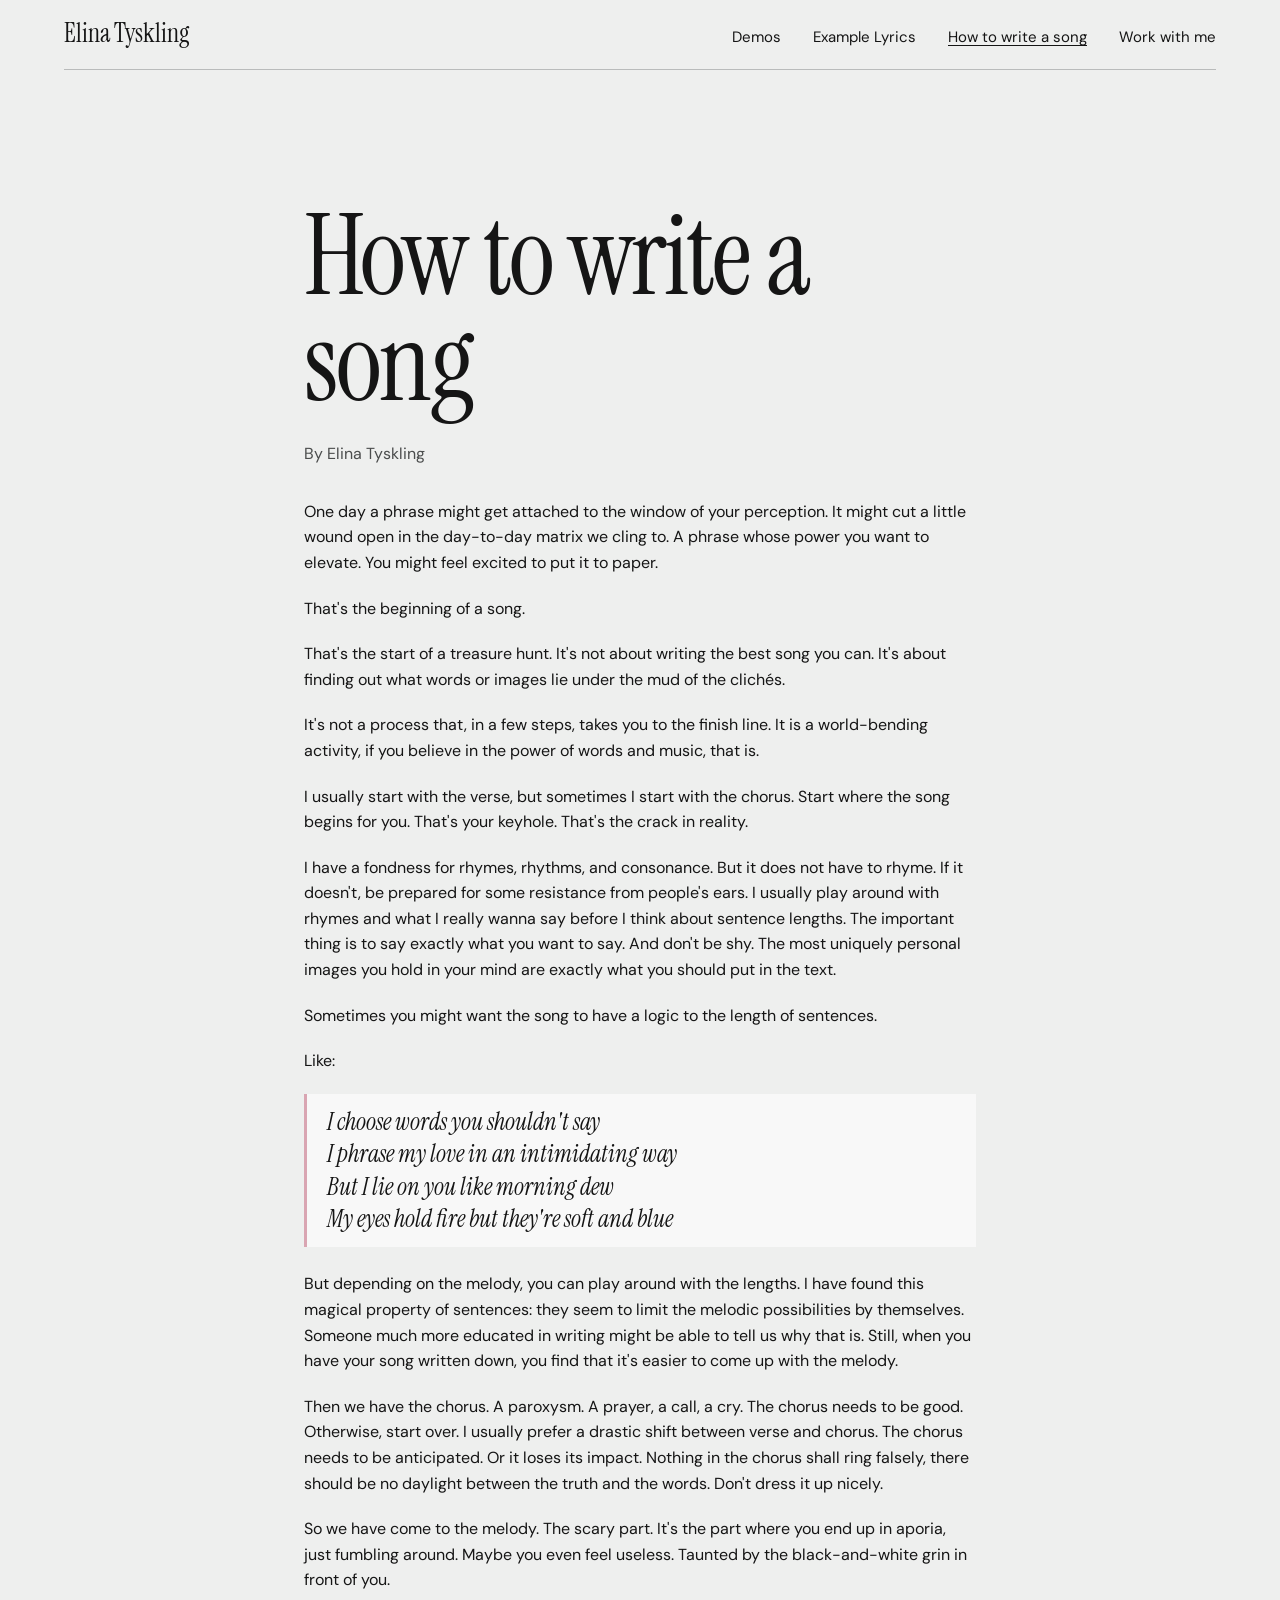
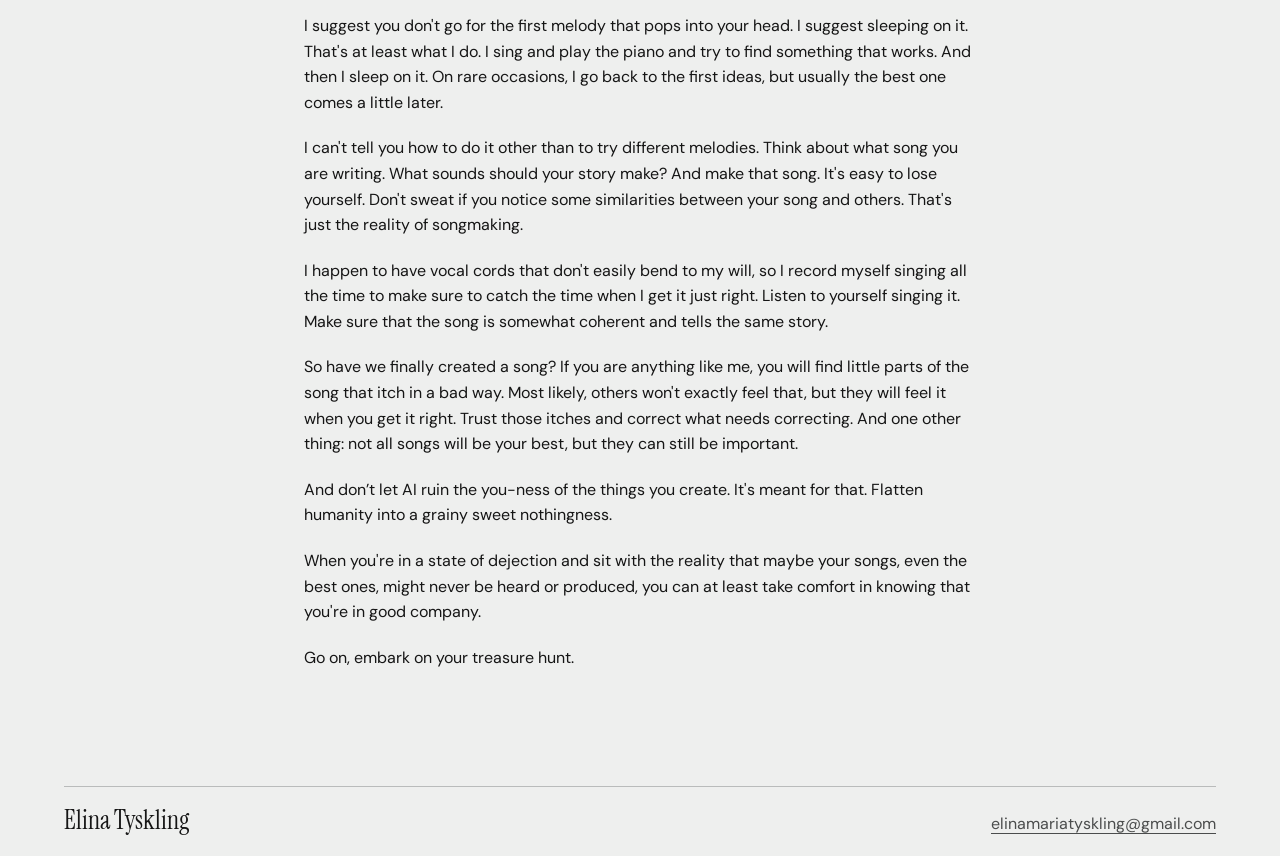
==== commit fe3d4254: "Update songwriting essay with latest author revisions" ====
--- a/how-do-you-write-a-song.html
+++ b/how-do-you-write-a-song.html
@@ -26,7 +26,7 @@
       <h1>How to write a song</h1>
       <p class="article-byline">By Elina Tyskling</p>
 
-      <p>One day a phrase might get attached to the window of your perception. It might cut a little wound open in the day-to-day matrix we cling to. A phrase whose power you want to elevate. It might fill you with some alacrity to put it to paper.</p>
+      <p>One day a phrase might get attached to the window of your perception. It might cut a little wound open in the day-to-day matrix we cling to. A phrase whose power you want to elevate. You might feel excited to put it to paper.</p>
 
       <p>That's the beginning of a song.</p>
 
@@ -57,11 +57,13 @@
 
       <p>I suggest you don't go for the first melody that pops into your head. I suggest sleeping on it. That's at least what I do. I sing and play the piano and try to find something that works. And then I sleep on it. On rare occasions, I go back to the first ideas, but usually the best one comes a little later.</p>
 
-      <p>I can't tell you how to do it other than to try different melodies. Think about what song you are writing. And make that song. It's easy to lose yourself. Don't sweat if you notice some similarities between your song and others. That's just the reality of songmaking.</p>
+      <p>I can't tell you how to do it other than to try different melodies. Think about what song you are writing. What sounds should your story make? And make that song. It's easy to lose yourself. Don't sweat if you notice some similarities between your song and others. That's just the reality of songmaking.</p>
 
       <p>I happen to have vocal cords that don't easily bend to my will, so I record myself singing all the time to make sure to catch the time when I get it just right. Listen to yourself singing it. Make sure that the song is somewhat coherent and tells the same story.</p>
 
       <p>So have we finally created a song? If you are anything like me, you will find little parts of the song that itch in a bad way. Most likely, others won't exactly feel that, but they will feel it when you get it right. Trust those itches and correct what needs correcting. And one other thing: not all songs will be your best, but they can still be important.</p>
+
+      <p>And don’t let AI ruin the you-ness of the things you create. It's meant for that. Flatten humanity into a grainy sweet nothingness.</p>
 
       <p>When you're in a state of dejection and sit with the reality that maybe your songs, even the best ones, might never be heard or produced, you can at least take comfort in knowing that you're in good company.</p>
 
--- a/styles.css
+++ b/styles.css
@@ -74,6 +74,7 @@
 }
 
 h2 { font-size: clamp(2.7rem, 6vw, 4.5rem); }
+.demo-intro { margin-bottom: 1.25rem; }
 .demo-player { display: block; width: 100%; height: 25rem; border: 0; }
 .demo-link { margin-top: .75rem; }
 .copy p + p { margin-top: 1rem; }
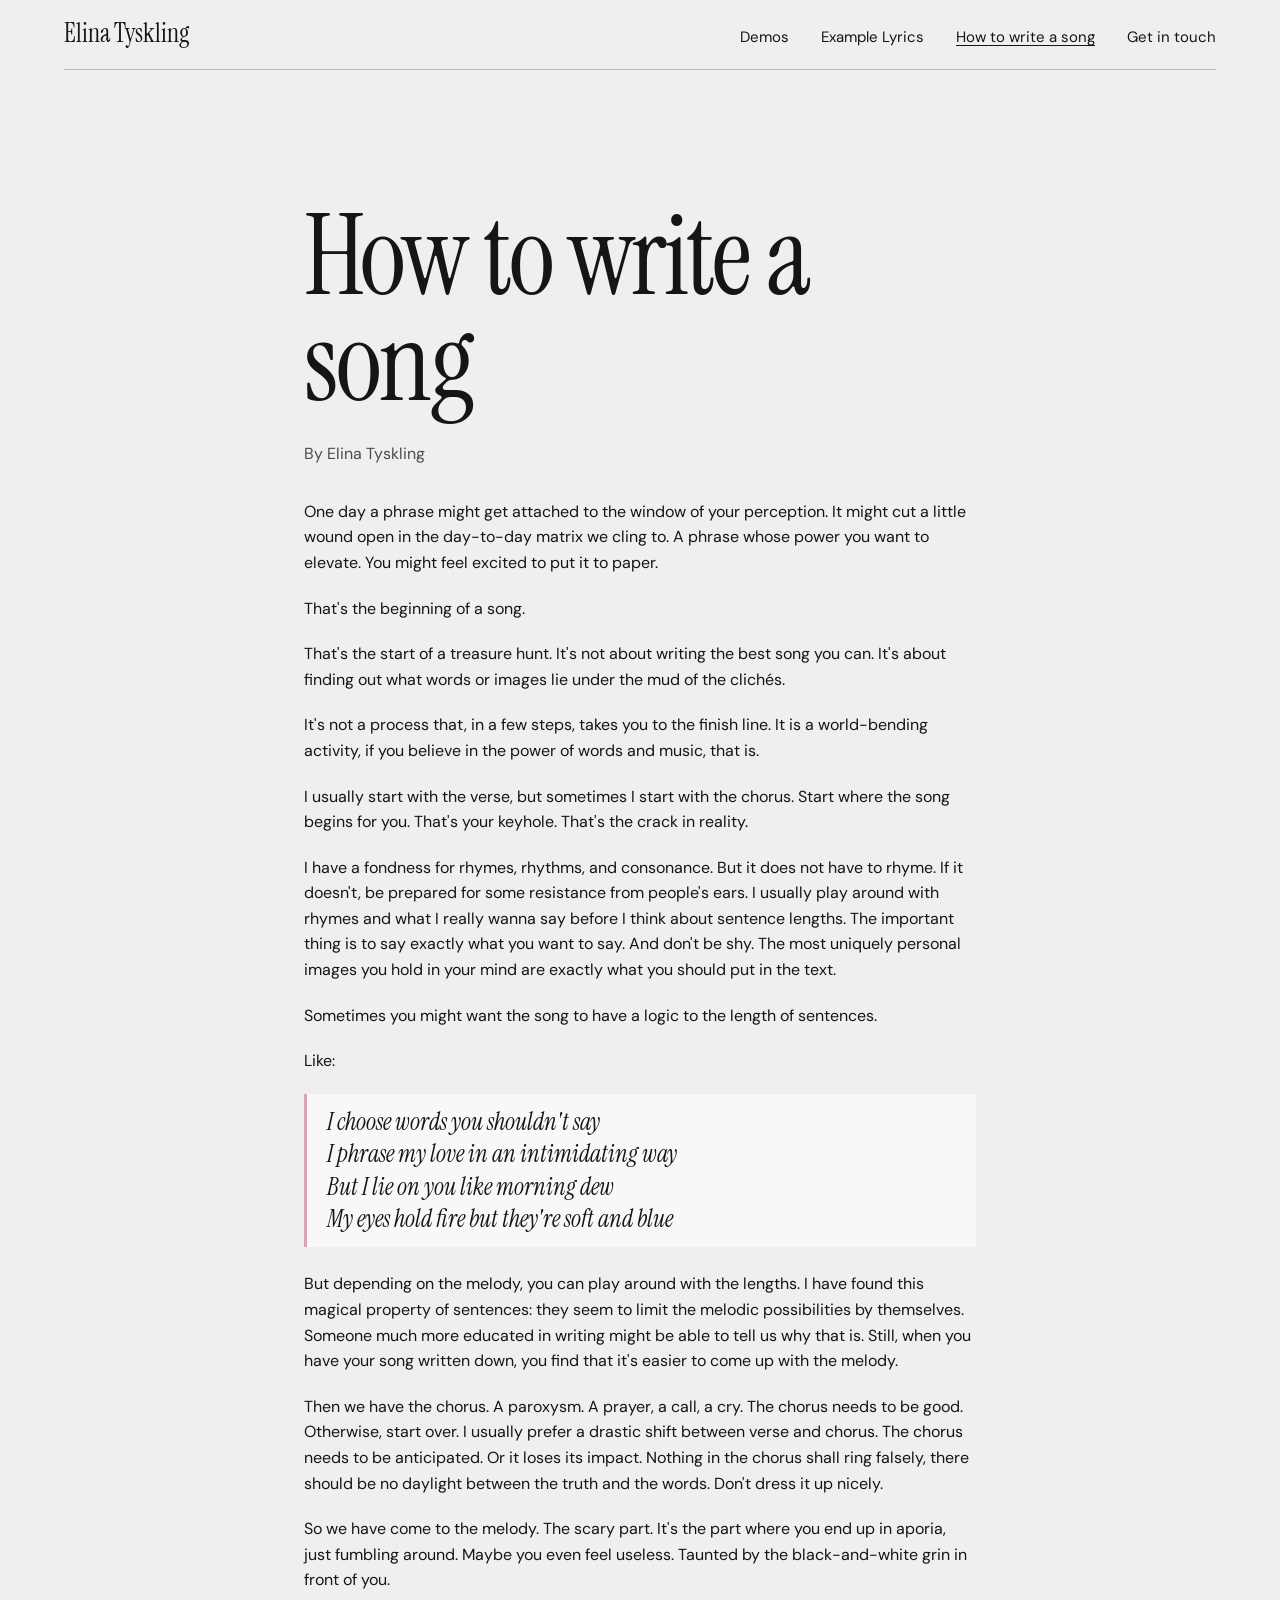
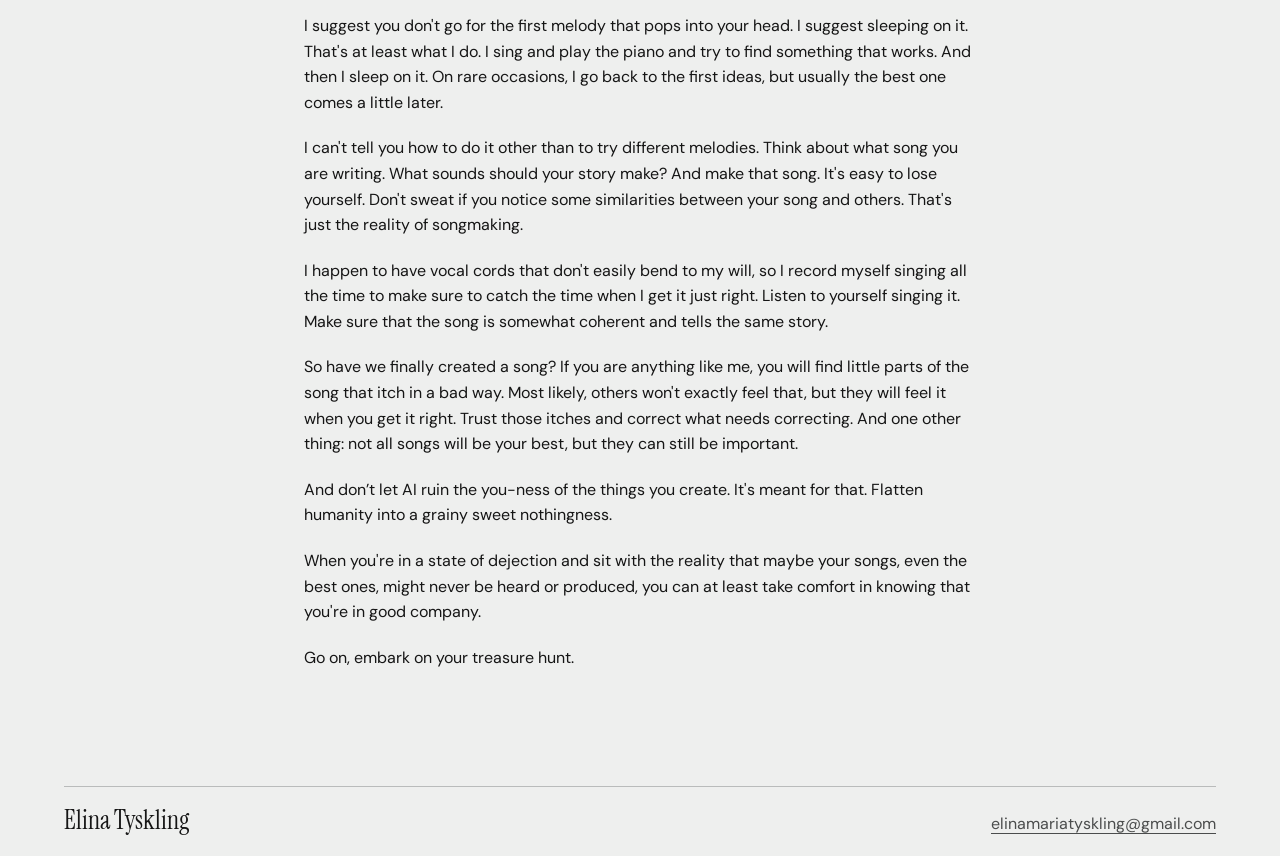
==== commit c41b4536: "Update the contact section and navigation" ====
--- a/how-do-you-write-a-song.html
+++ b/how-do-you-write-a-song.html
@@ -17,7 +17,7 @@
       <a href="index.html#demos">Demos</a>
       <a href="index.html#example-lyrics">Example Lyrics</a>
       <a href="how-do-you-write-a-song.html" aria-current="page">How to write a song</a>
-      <a href="index.html#work">Work with me</a>
+      <a href="index.html#work">Get in touch</a>
     </nav>
   </header>
 
